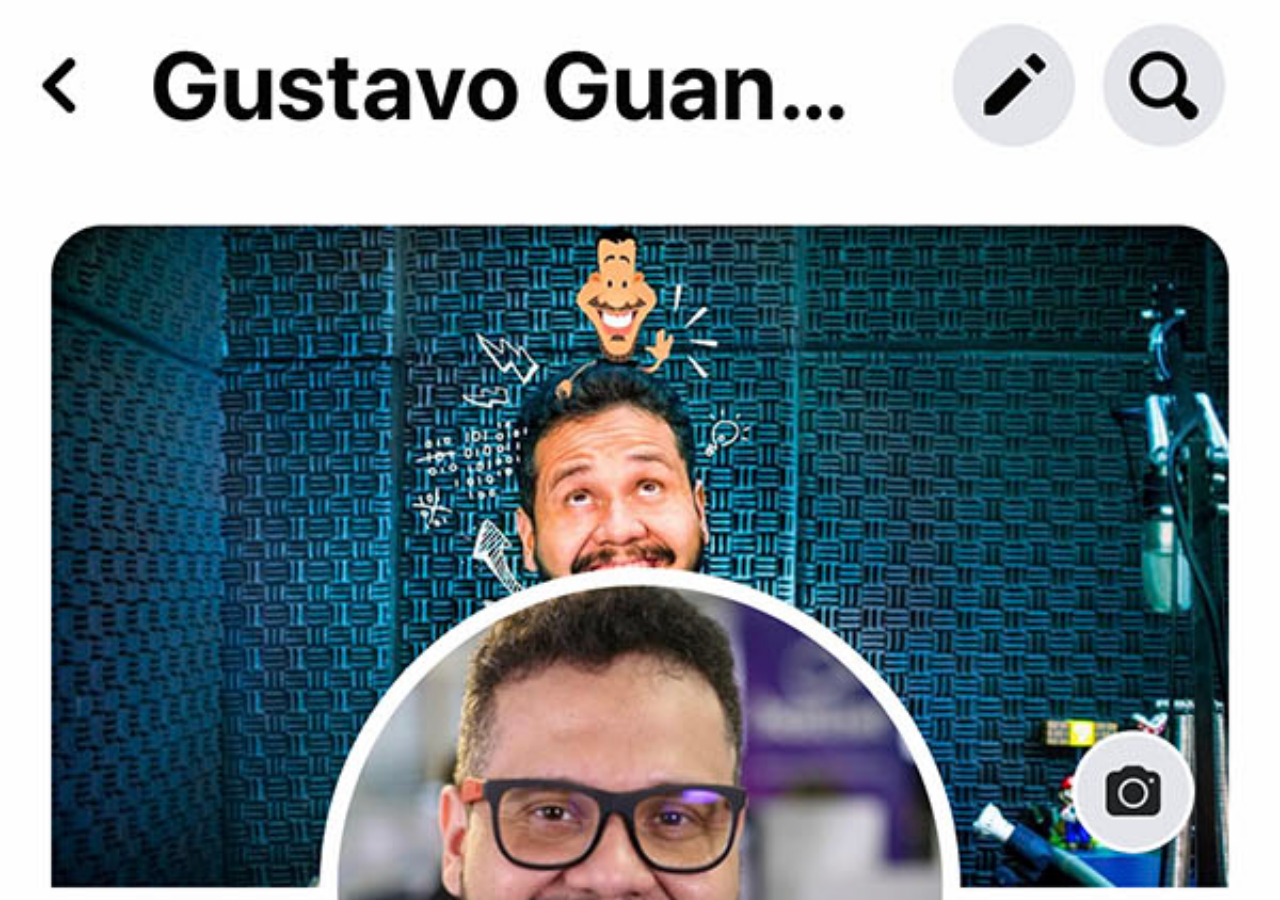
==== paginas/facebook.html @ 2805ab4c "att desafio" ====
<!DOCTYPE html>
<html lang="pt-br">
<head>
    <meta charset="UTF-8">
    <meta http-equiv="X-UA-Compatible" content="IE=edge">
    <meta name="viewport" content="width=device-width, initial-scale=1.0">
    <title>Facebook</title>
    <style>
        *{
            margin: 0px;
            padding: 0px;            
        }

        body {
            background-image: url(../imagens/tela-facebook.jpg);
            background-attachment: fixed;
            background-repeat: no-repeat;
            background-size: cover;
            background-attachment: fixed;

        }

    </style>
</head>
<body>
        <!-- <div class="tela">
            
        </div> -->
</body>
</html>
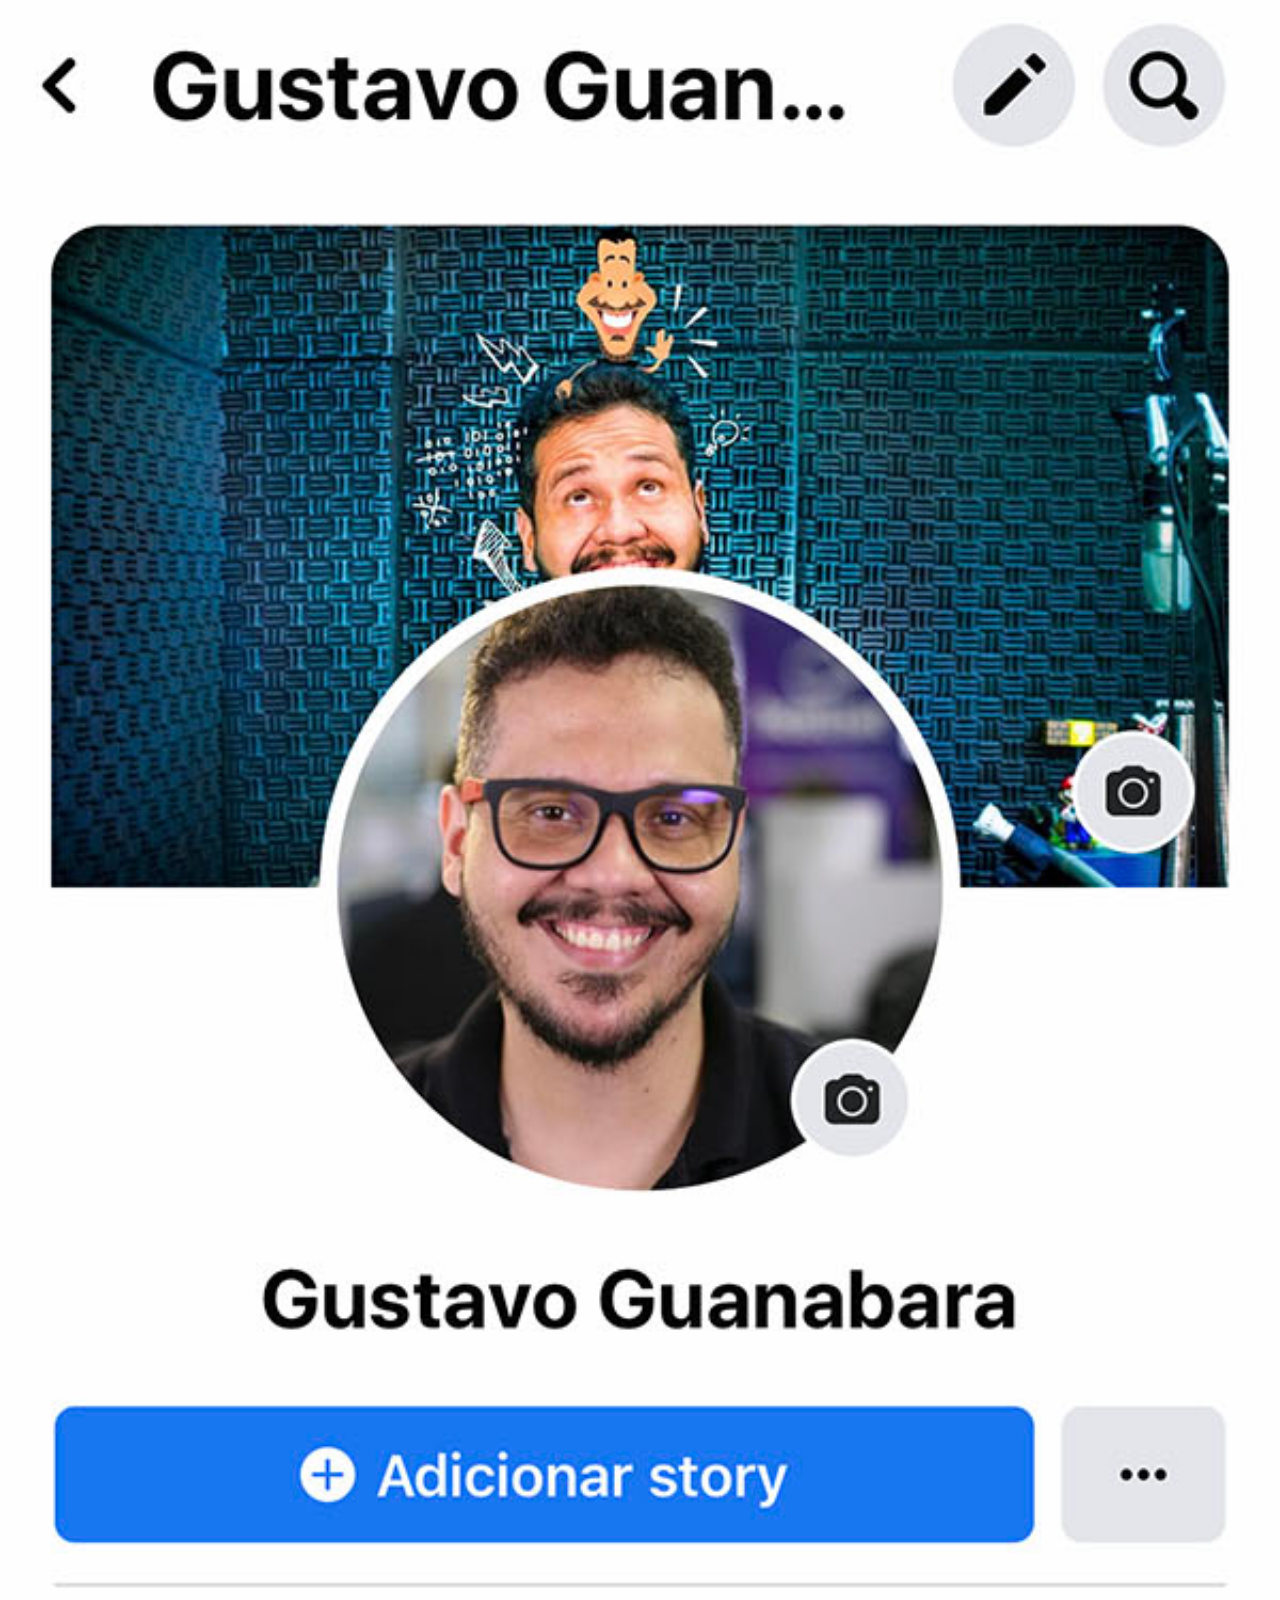
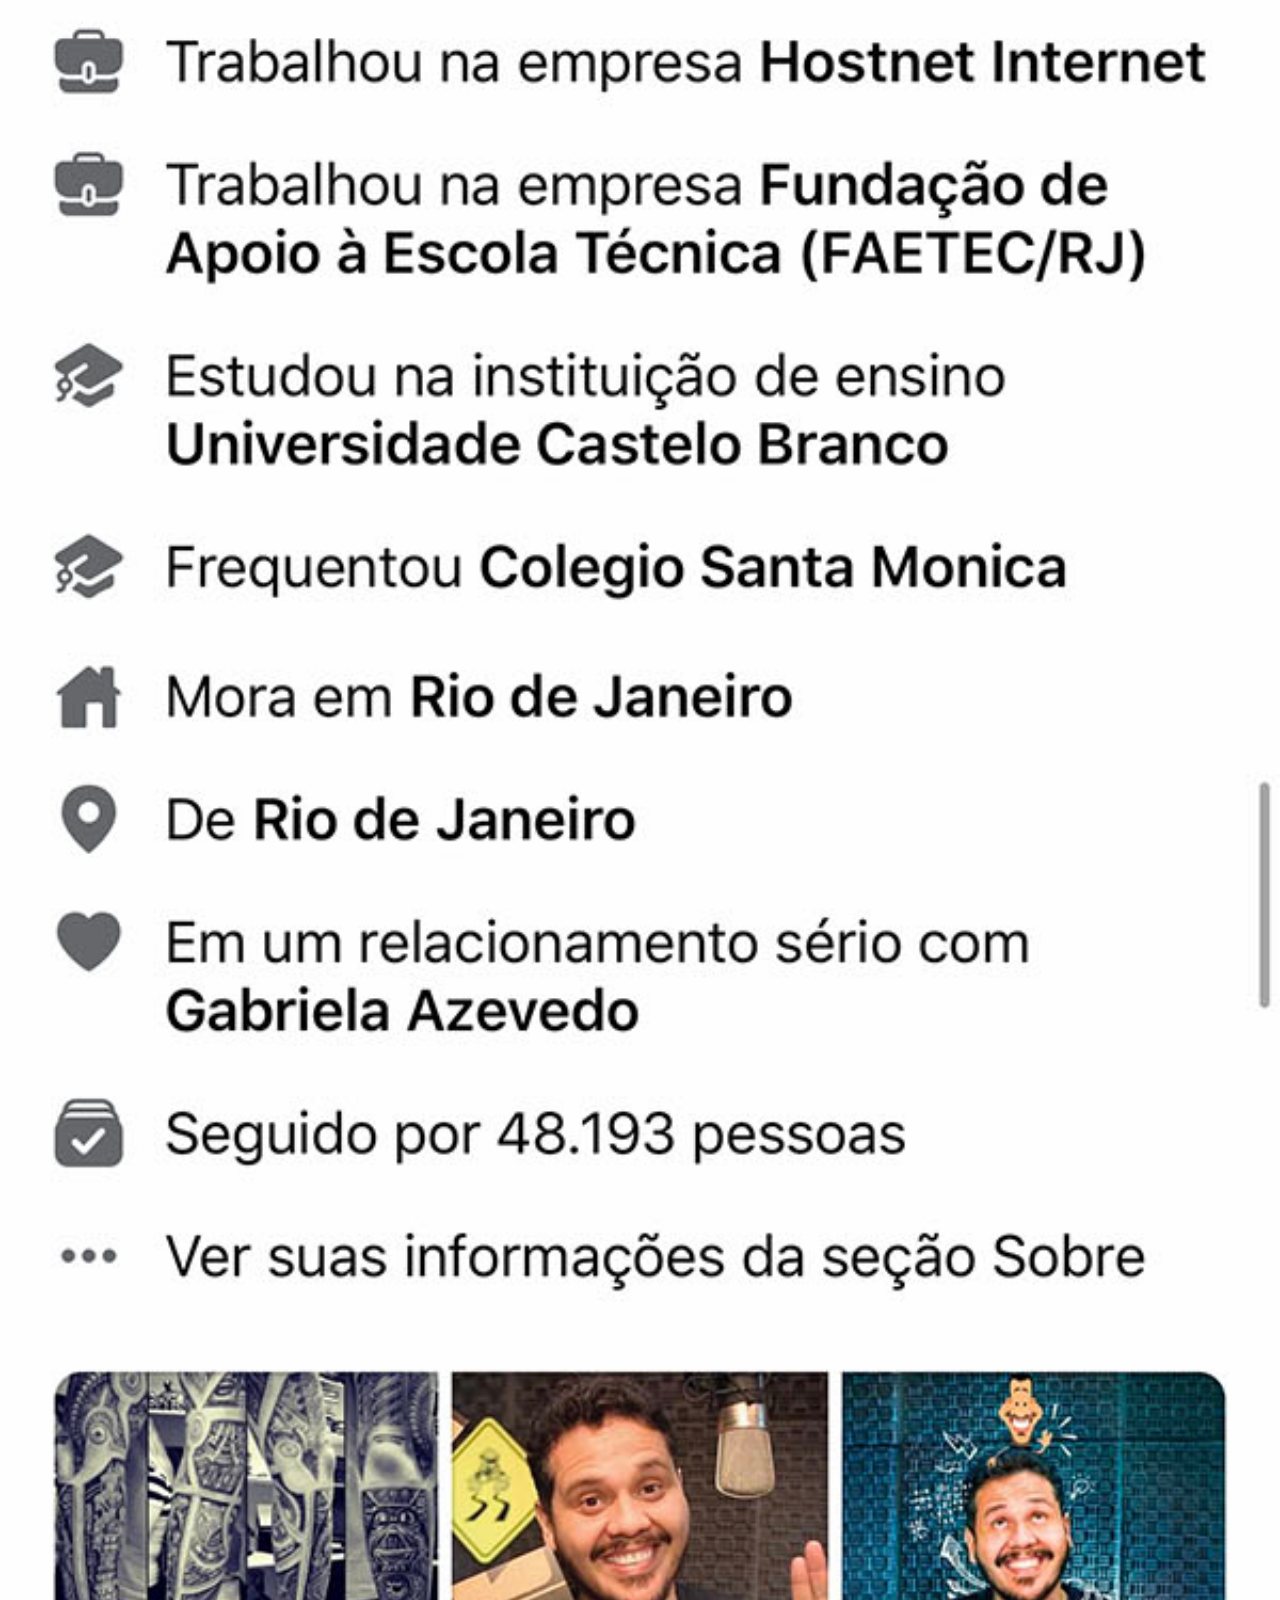
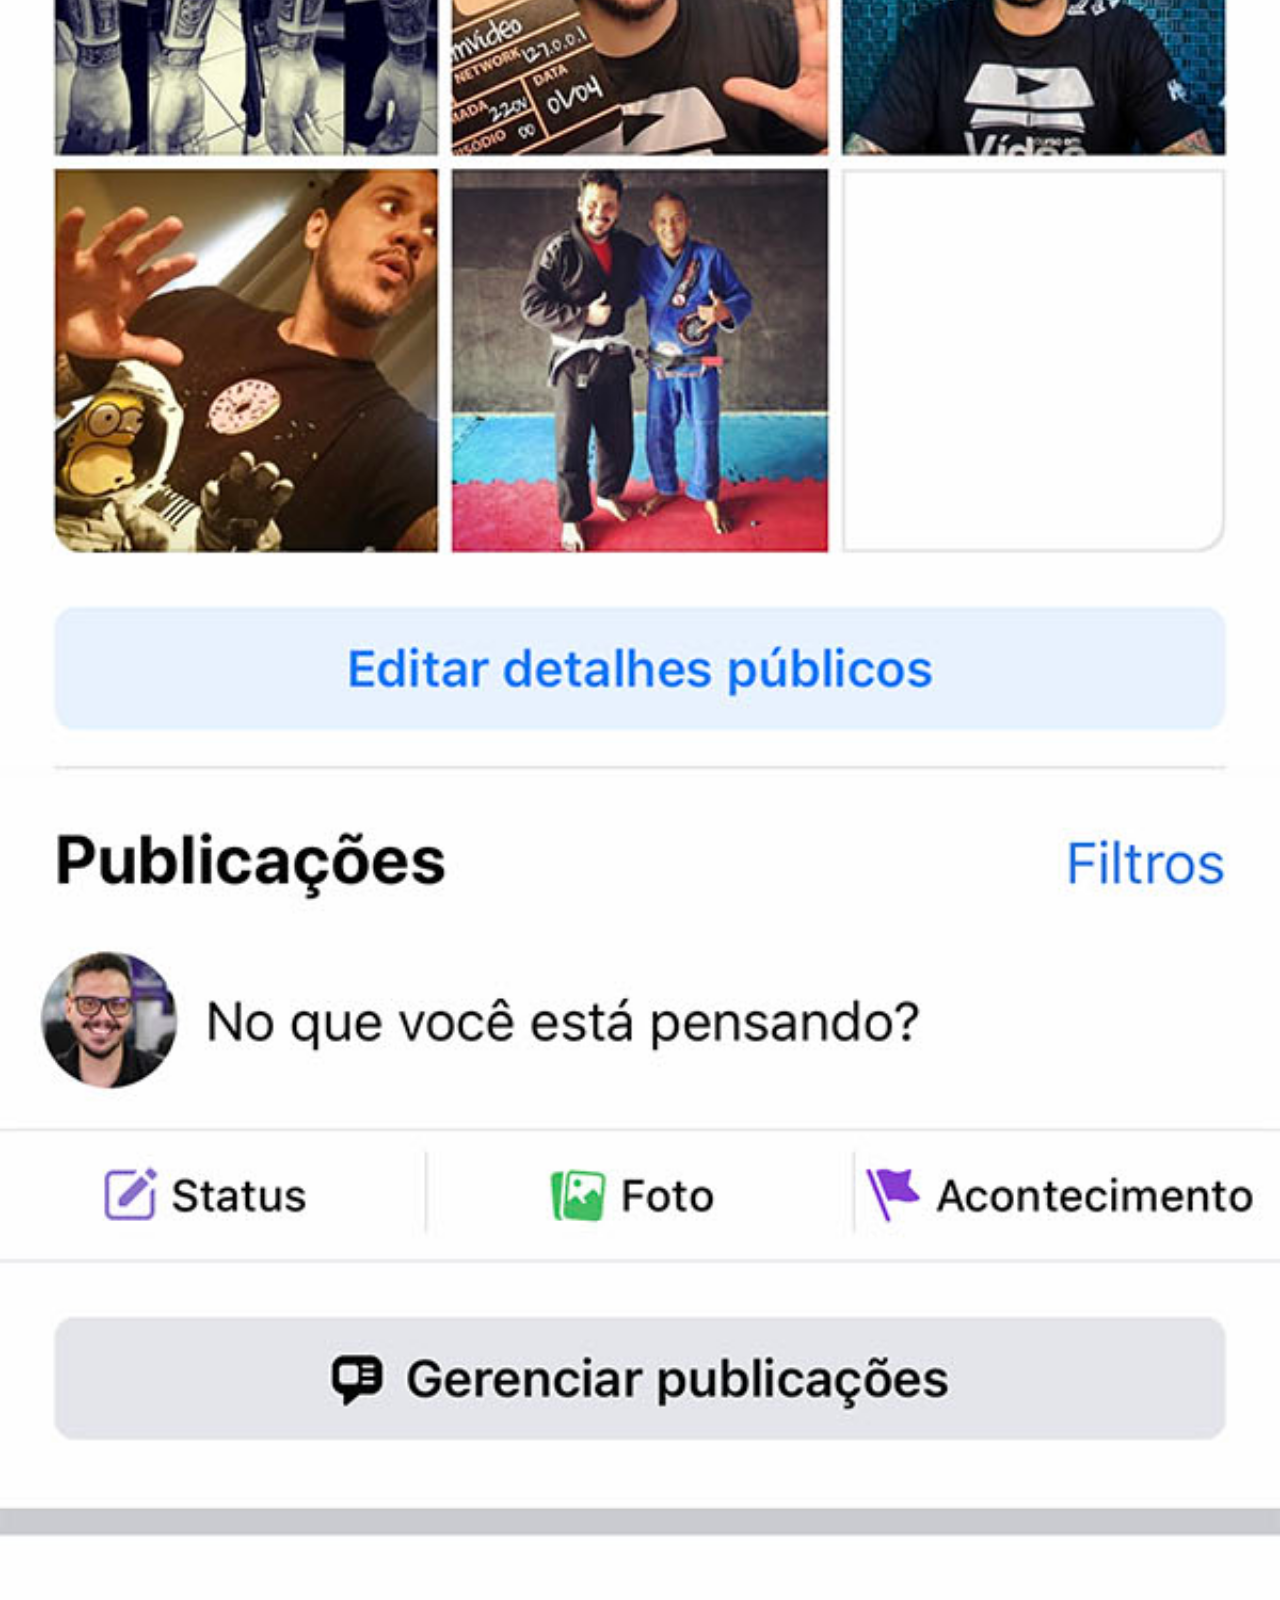
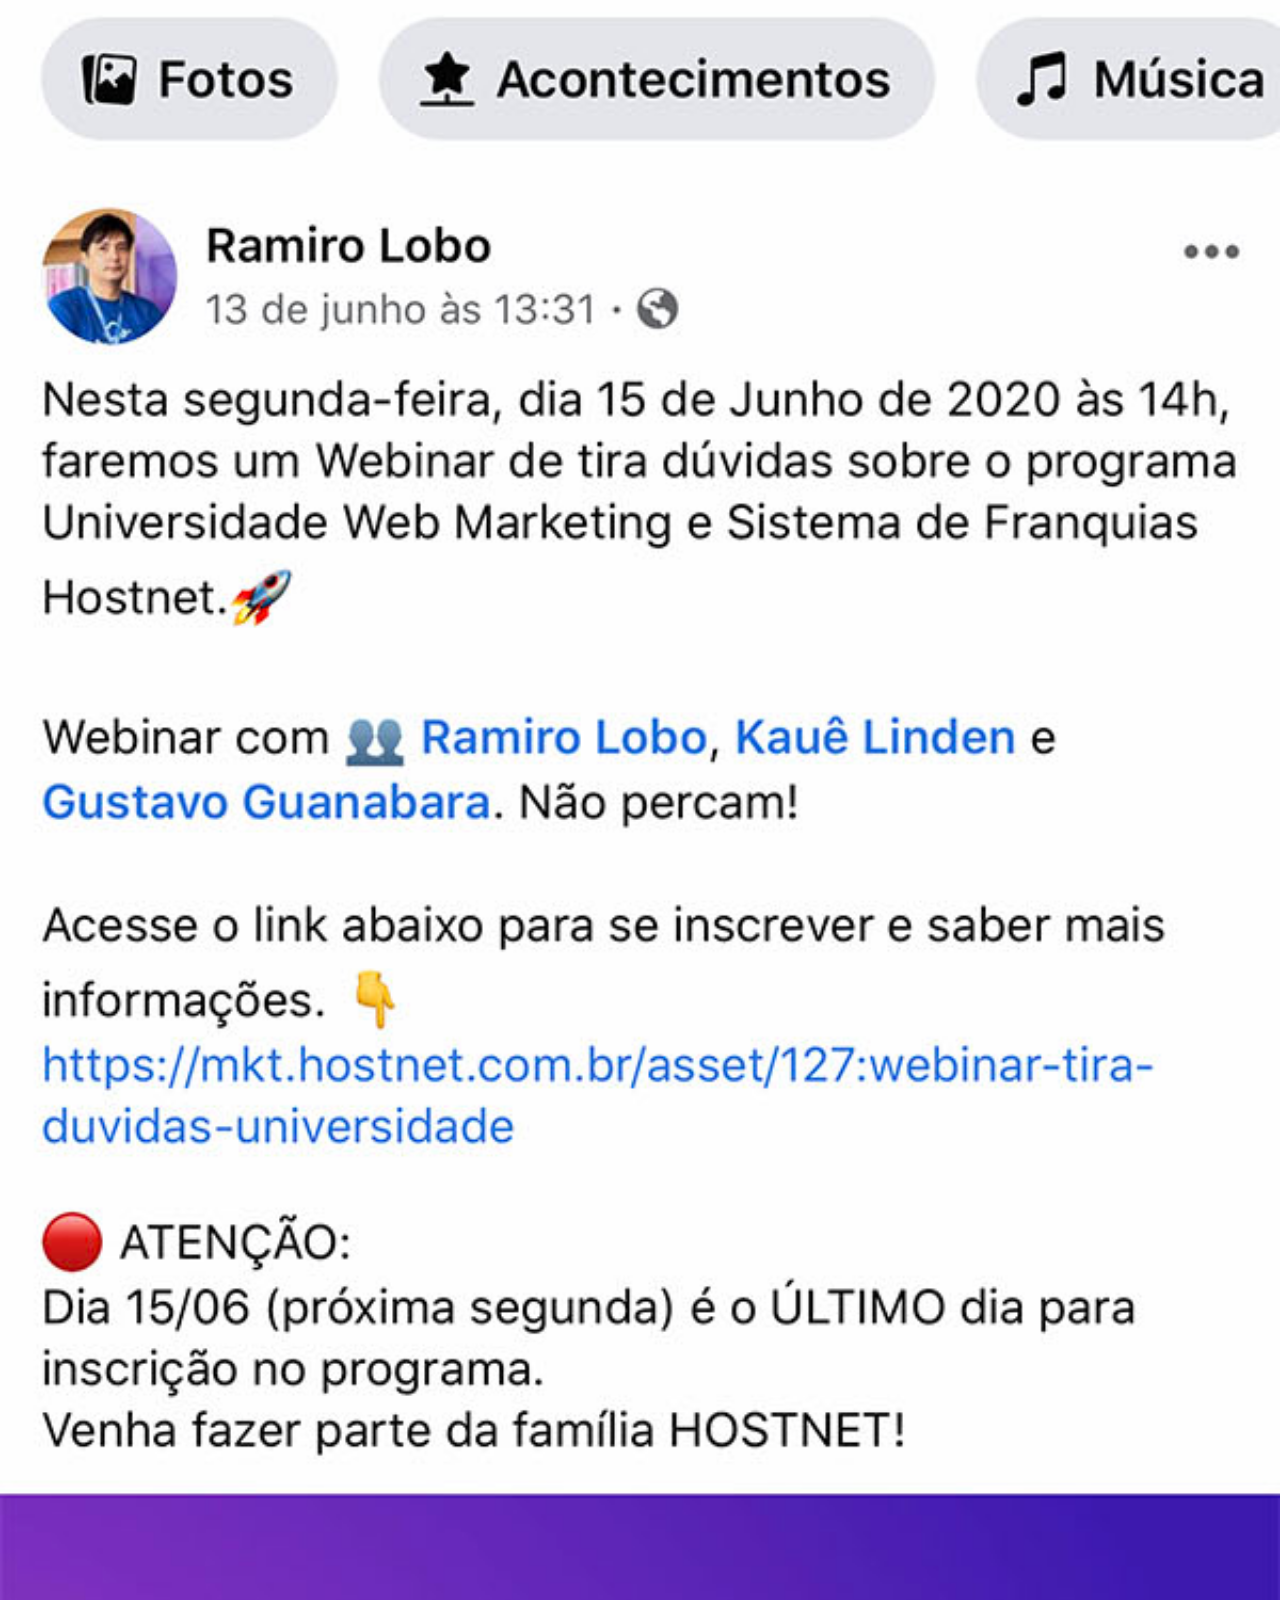
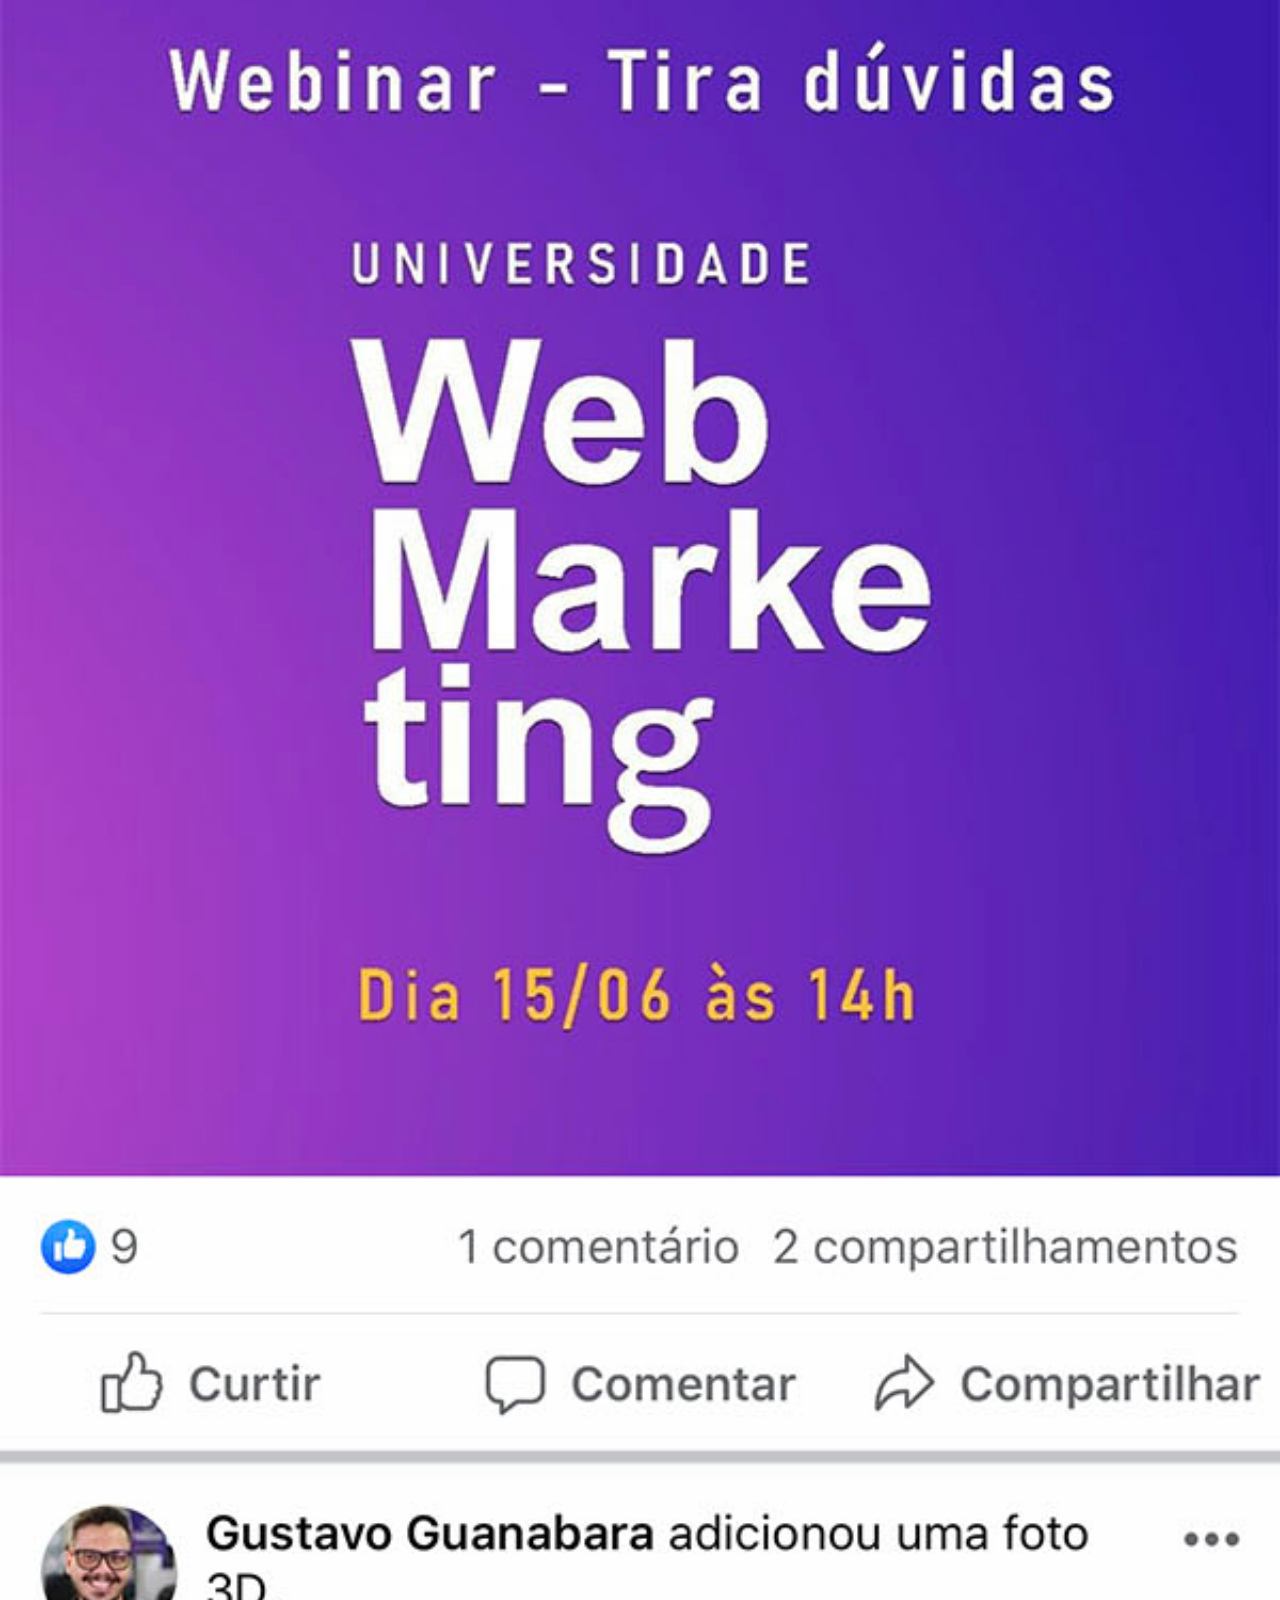
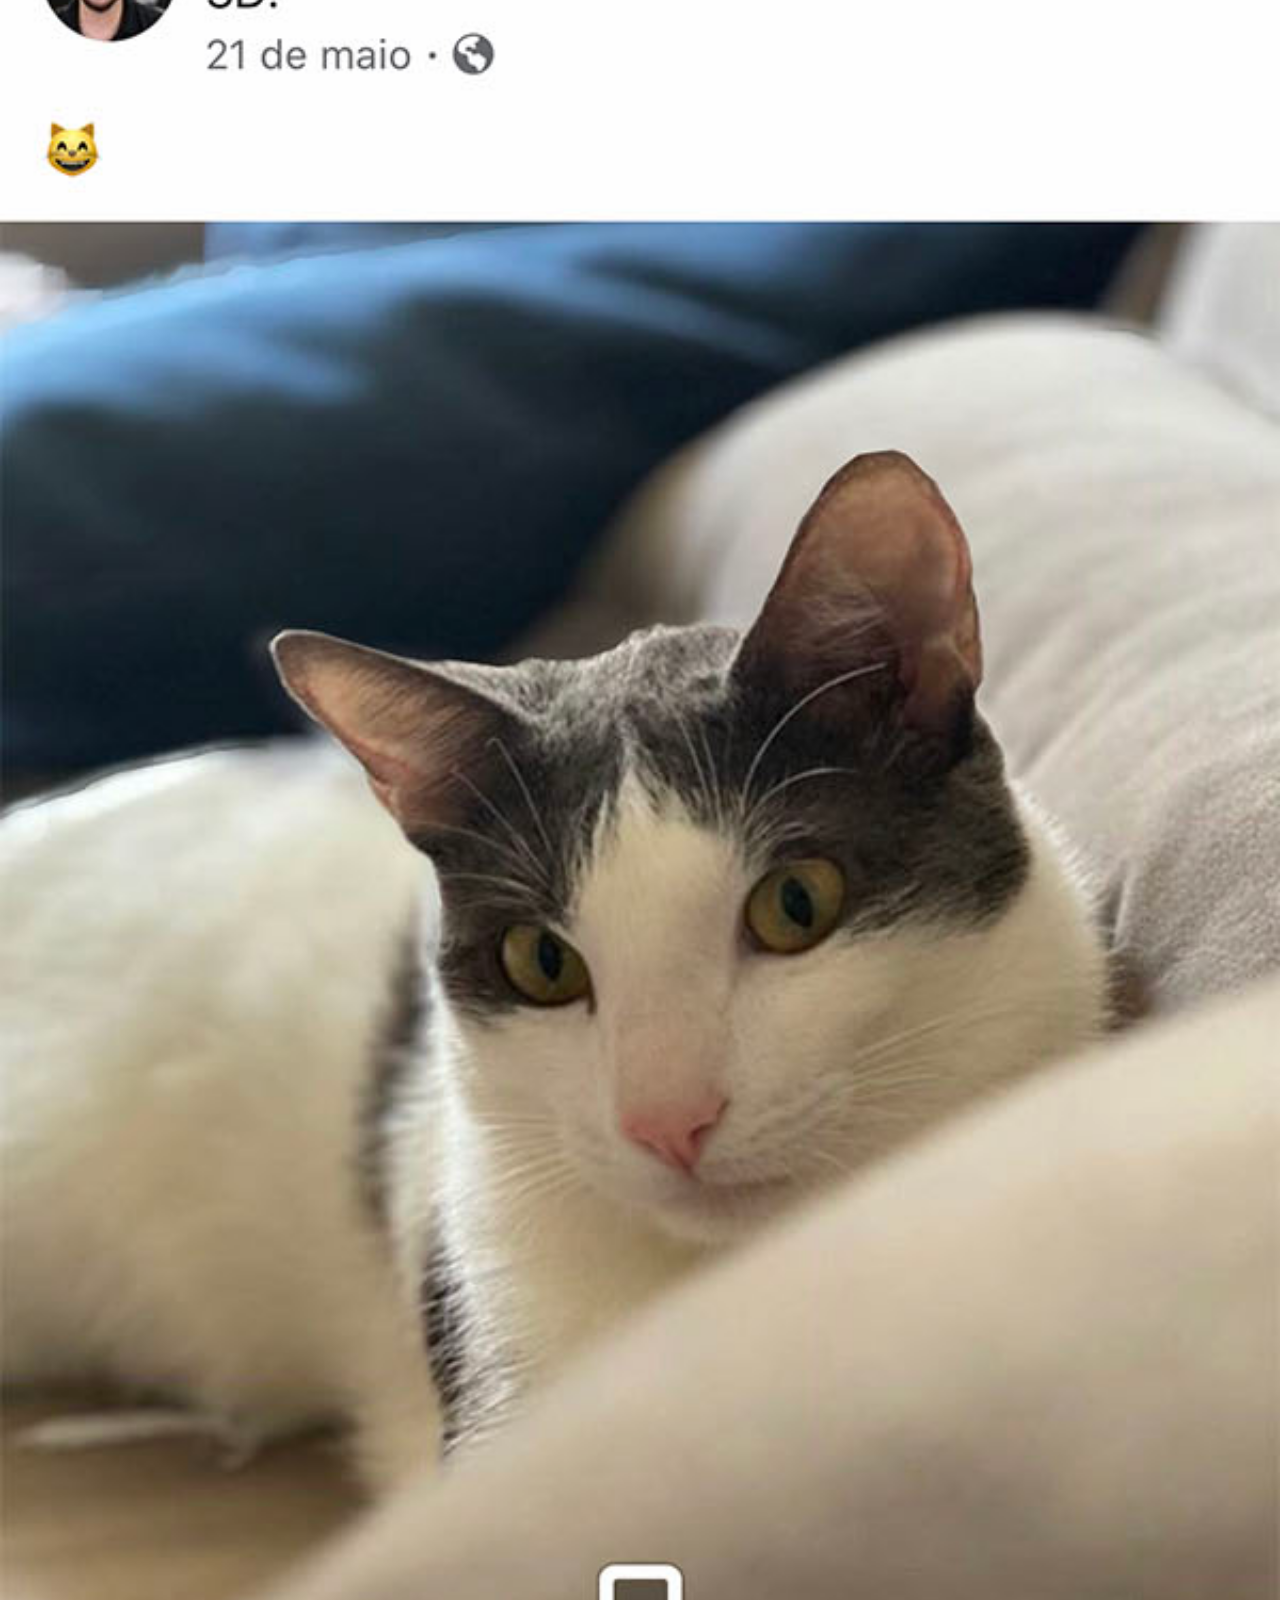
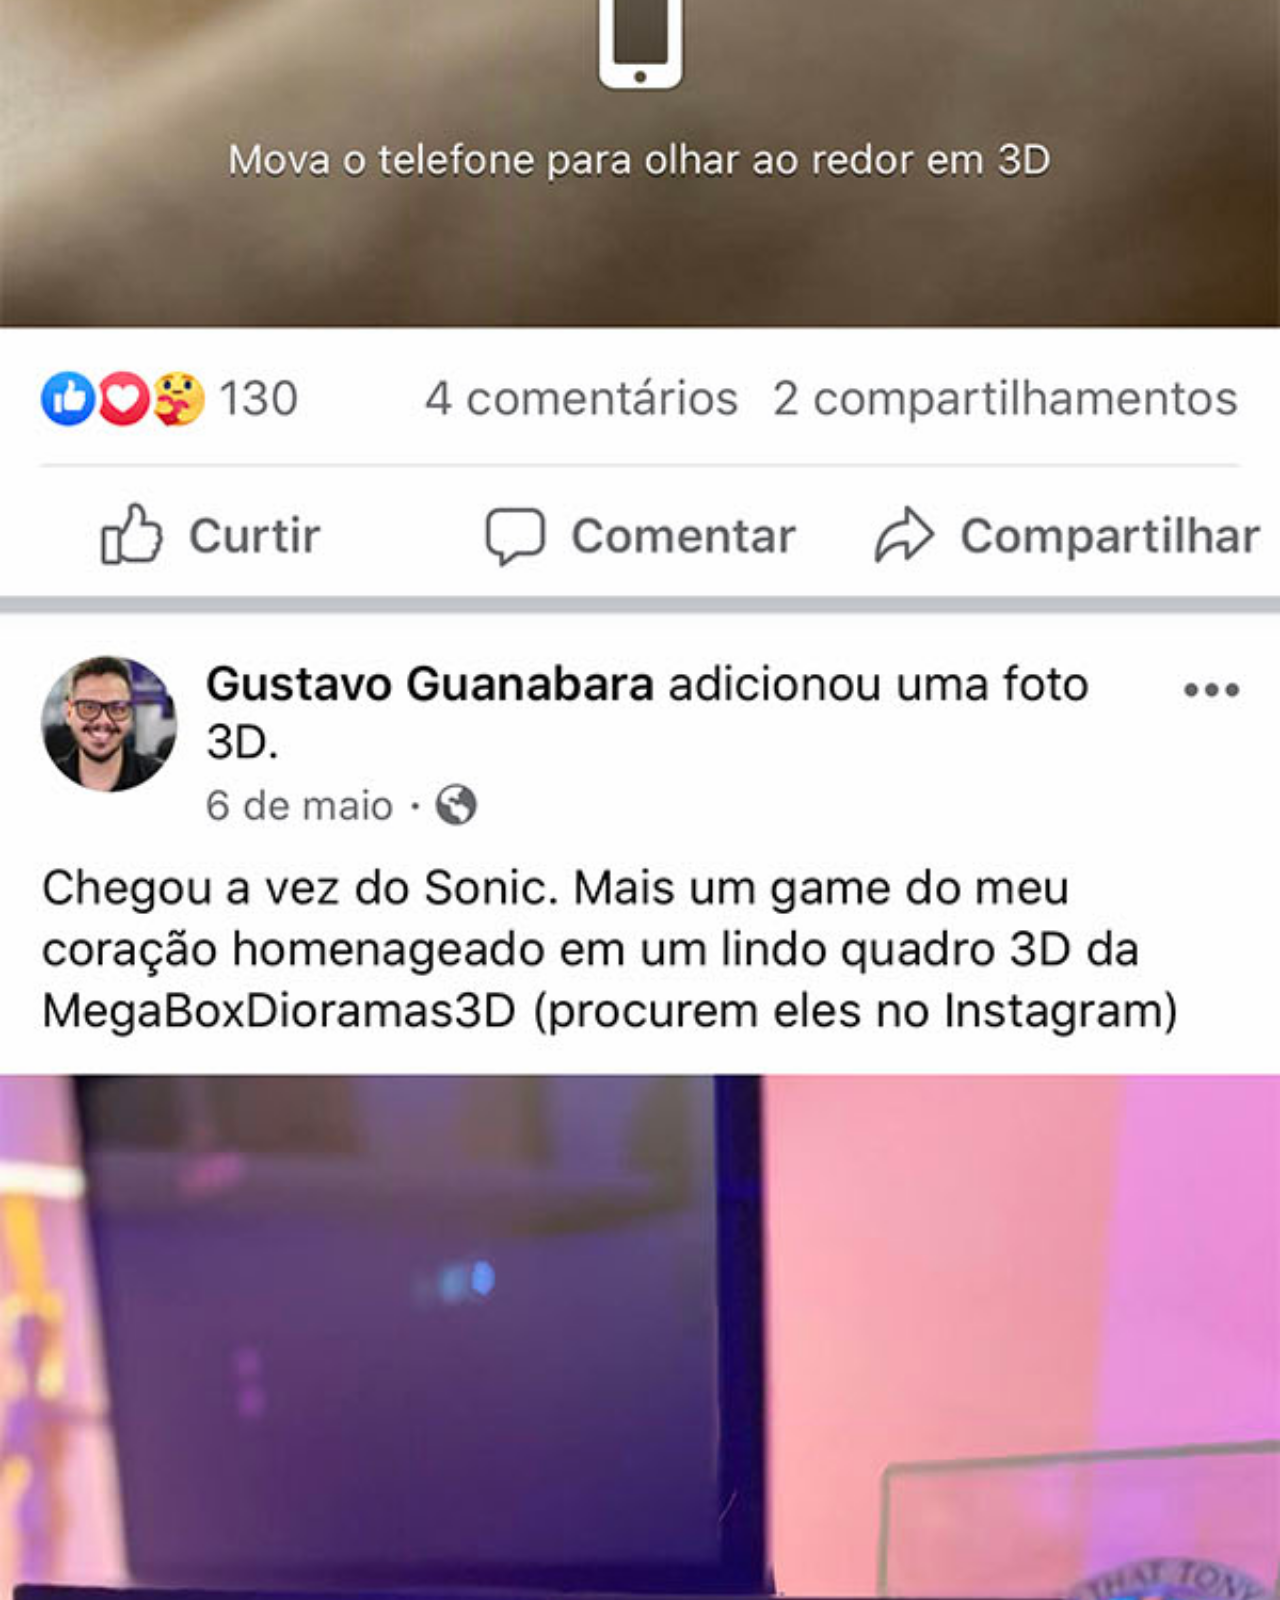
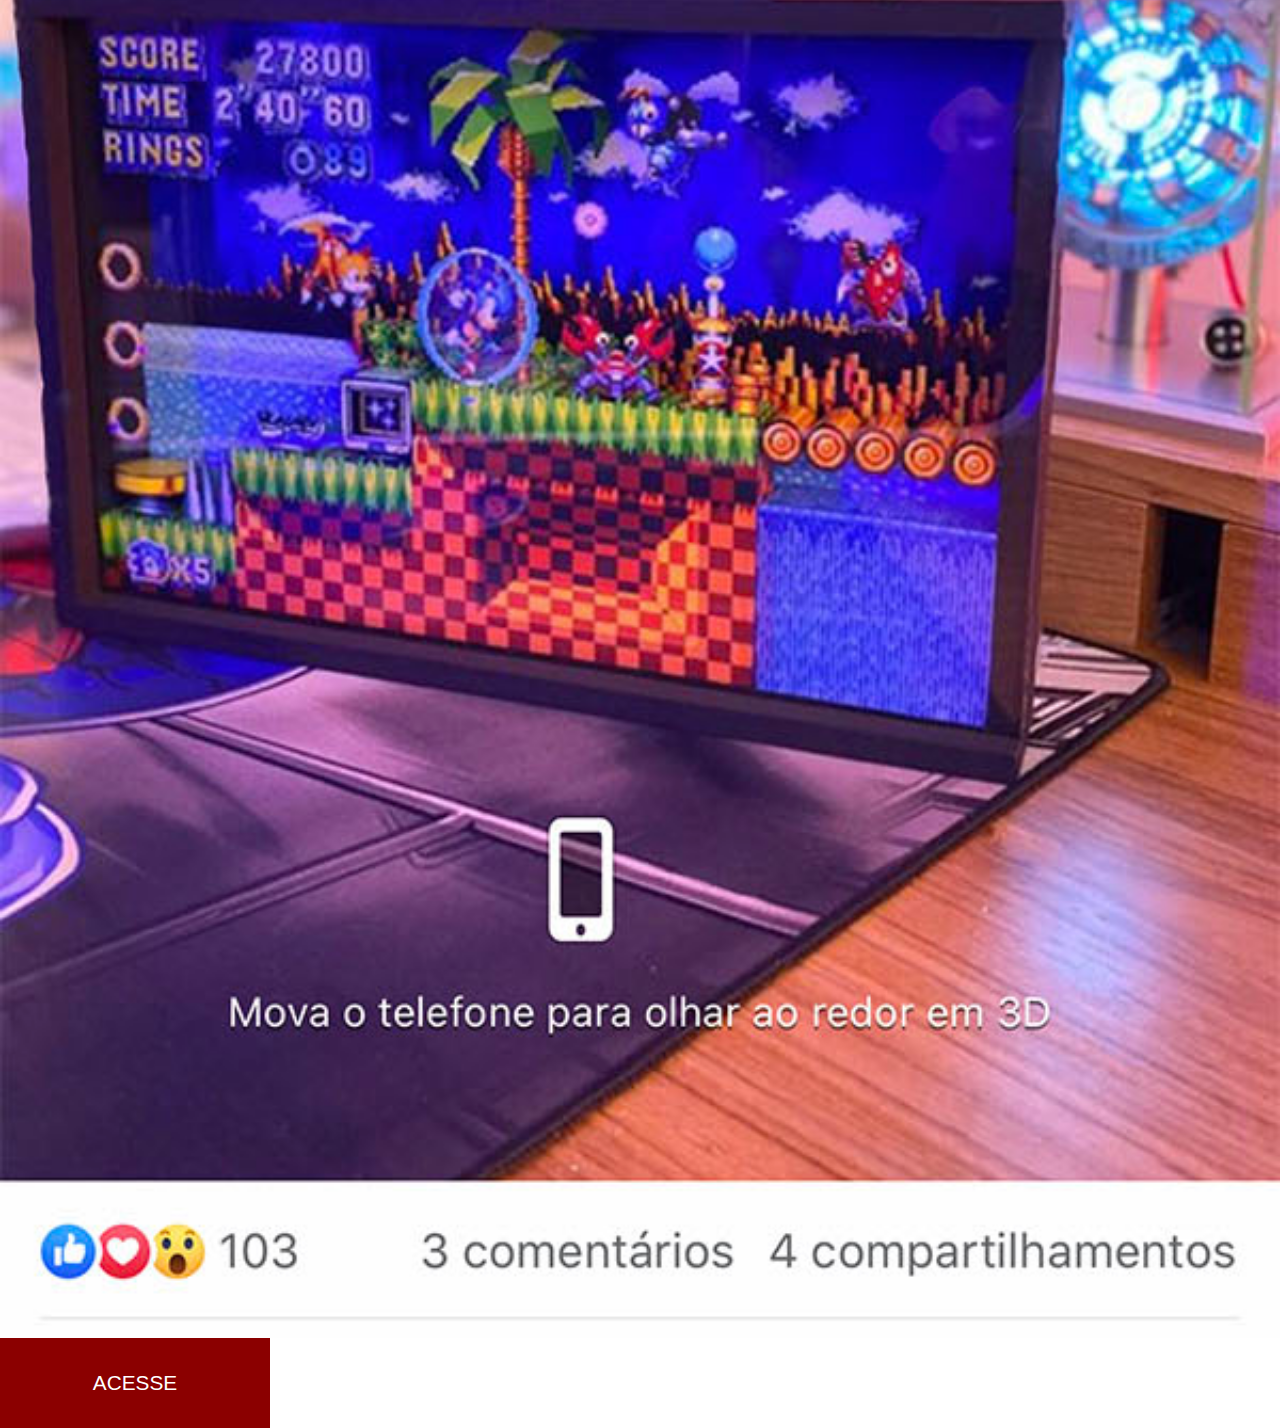
==== commit 39ce4a0a: "update do projeto redes sociais" ====
--- a/paginas/facebook.html
+++ b/paginas/facebook.html
@@ -4,7 +4,7 @@
     <meta charset="UTF-8">
     <meta http-equiv="X-UA-Compatible" content="IE=edge">
     <meta name="viewport" content="width=device-width, initial-scale=1.0">
-    <title>Facebook</title>
+    <title>Tikbook</title>
     <style>
         *{
             margin: 0px;
@@ -12,19 +12,41 @@
         }
 
         body {
-            background-image: url(../imagens/tela-facebook.jpg);
-            background-attachment: fixed;
-            background-repeat: no-repeat;
-            background-size: cover;
-            background-attachment: fixed;
+            font-family: Arial, Helvetica, sans-serif;
+        }
 
+        img {
+            width: 100%;
+            height: auto;       
+        }
+
+        div.link {
+            display: flex;
+            background-color: darkred;
+            height: 90px;
+            width: 270px;                       
+            color: white;
+            font-size: 1.3em;
+            align-items: center;
+            justify-content: center;
+            margin-top: -4px;
+        }
+
+        a {
+            text-decoration: none;
+            
+        }
+
+        div.link:hover {
+            background-color: red;
         }
 
     </style>
 </head>
 <body>
-        <!-- <div class="tela">
-            
-        </div> -->
+    <div>
+        <img src="../imagens/tela-facebook.jpg" alt="">
+    </div>
+    <a href="https://www.tiktok.com/@cursoemvideo" target="_blank"><div class="link">ACESSE</div></a>    
 </body>
 </html>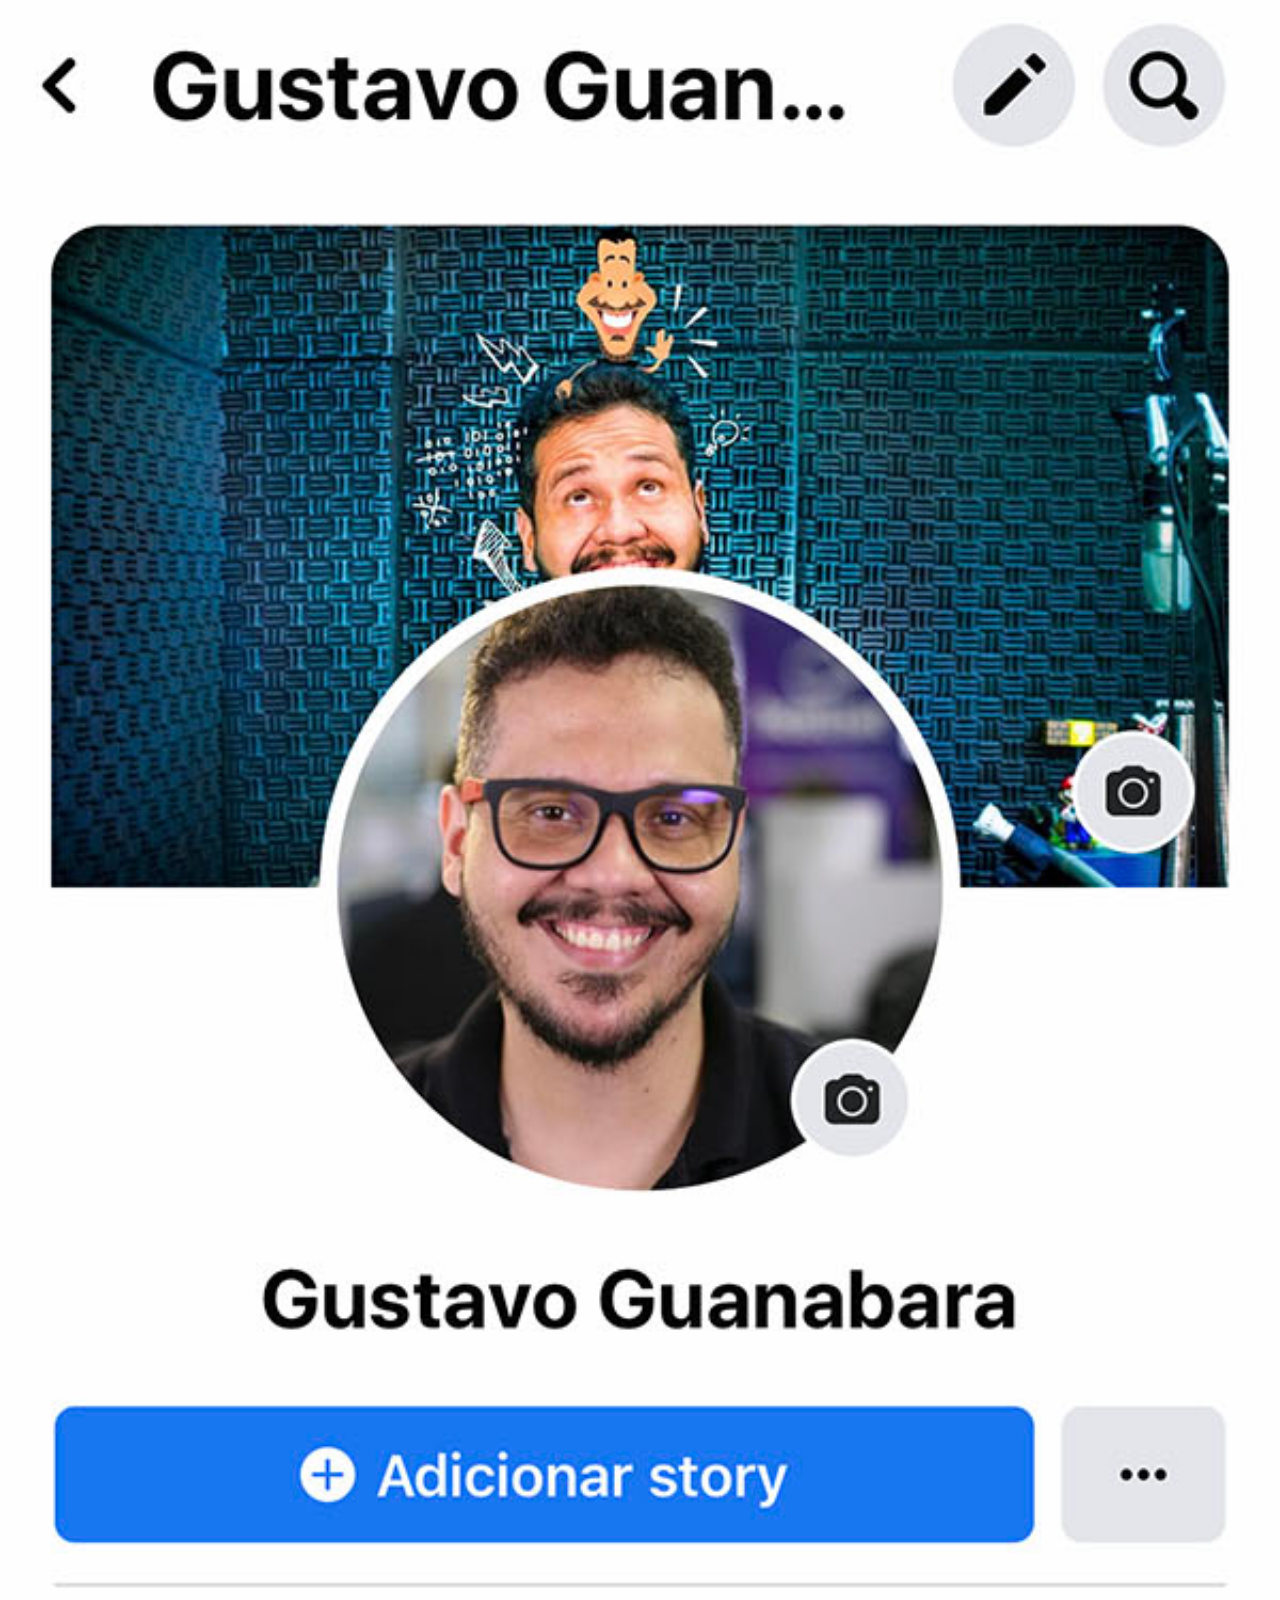
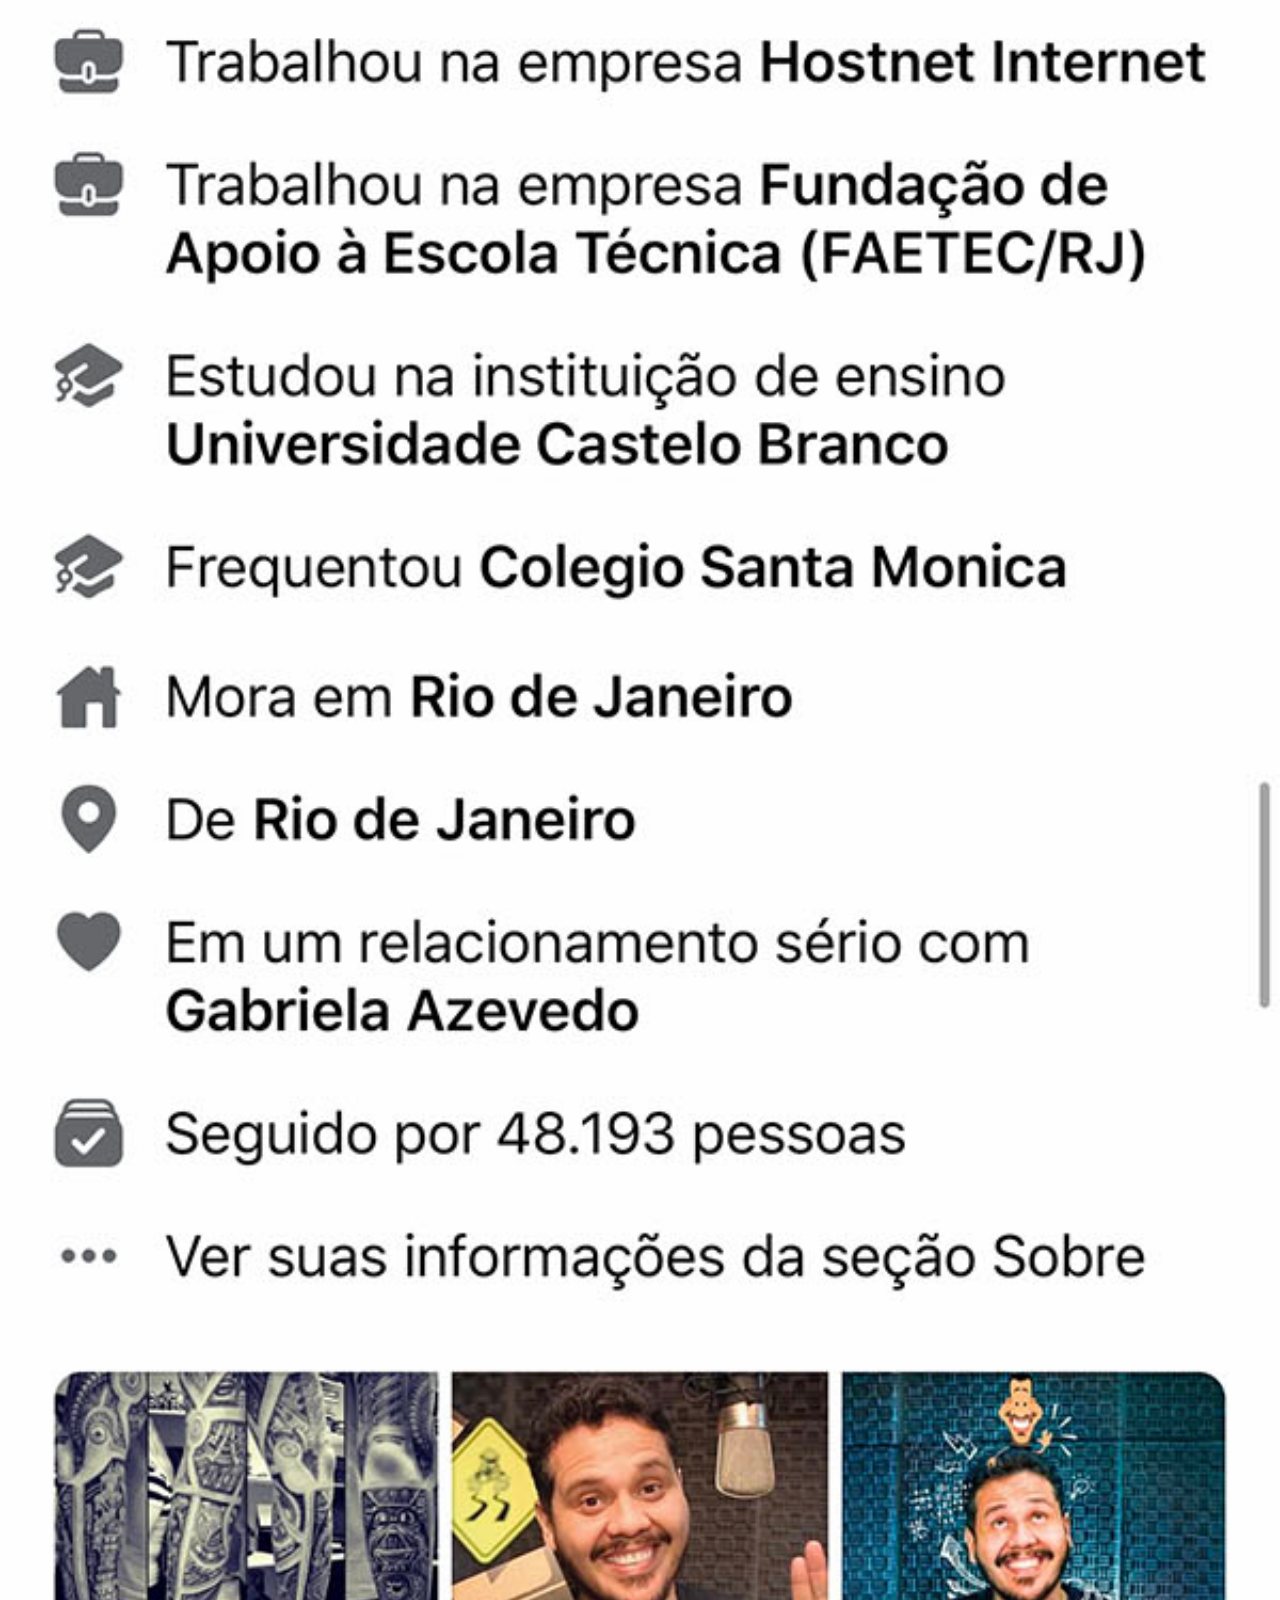
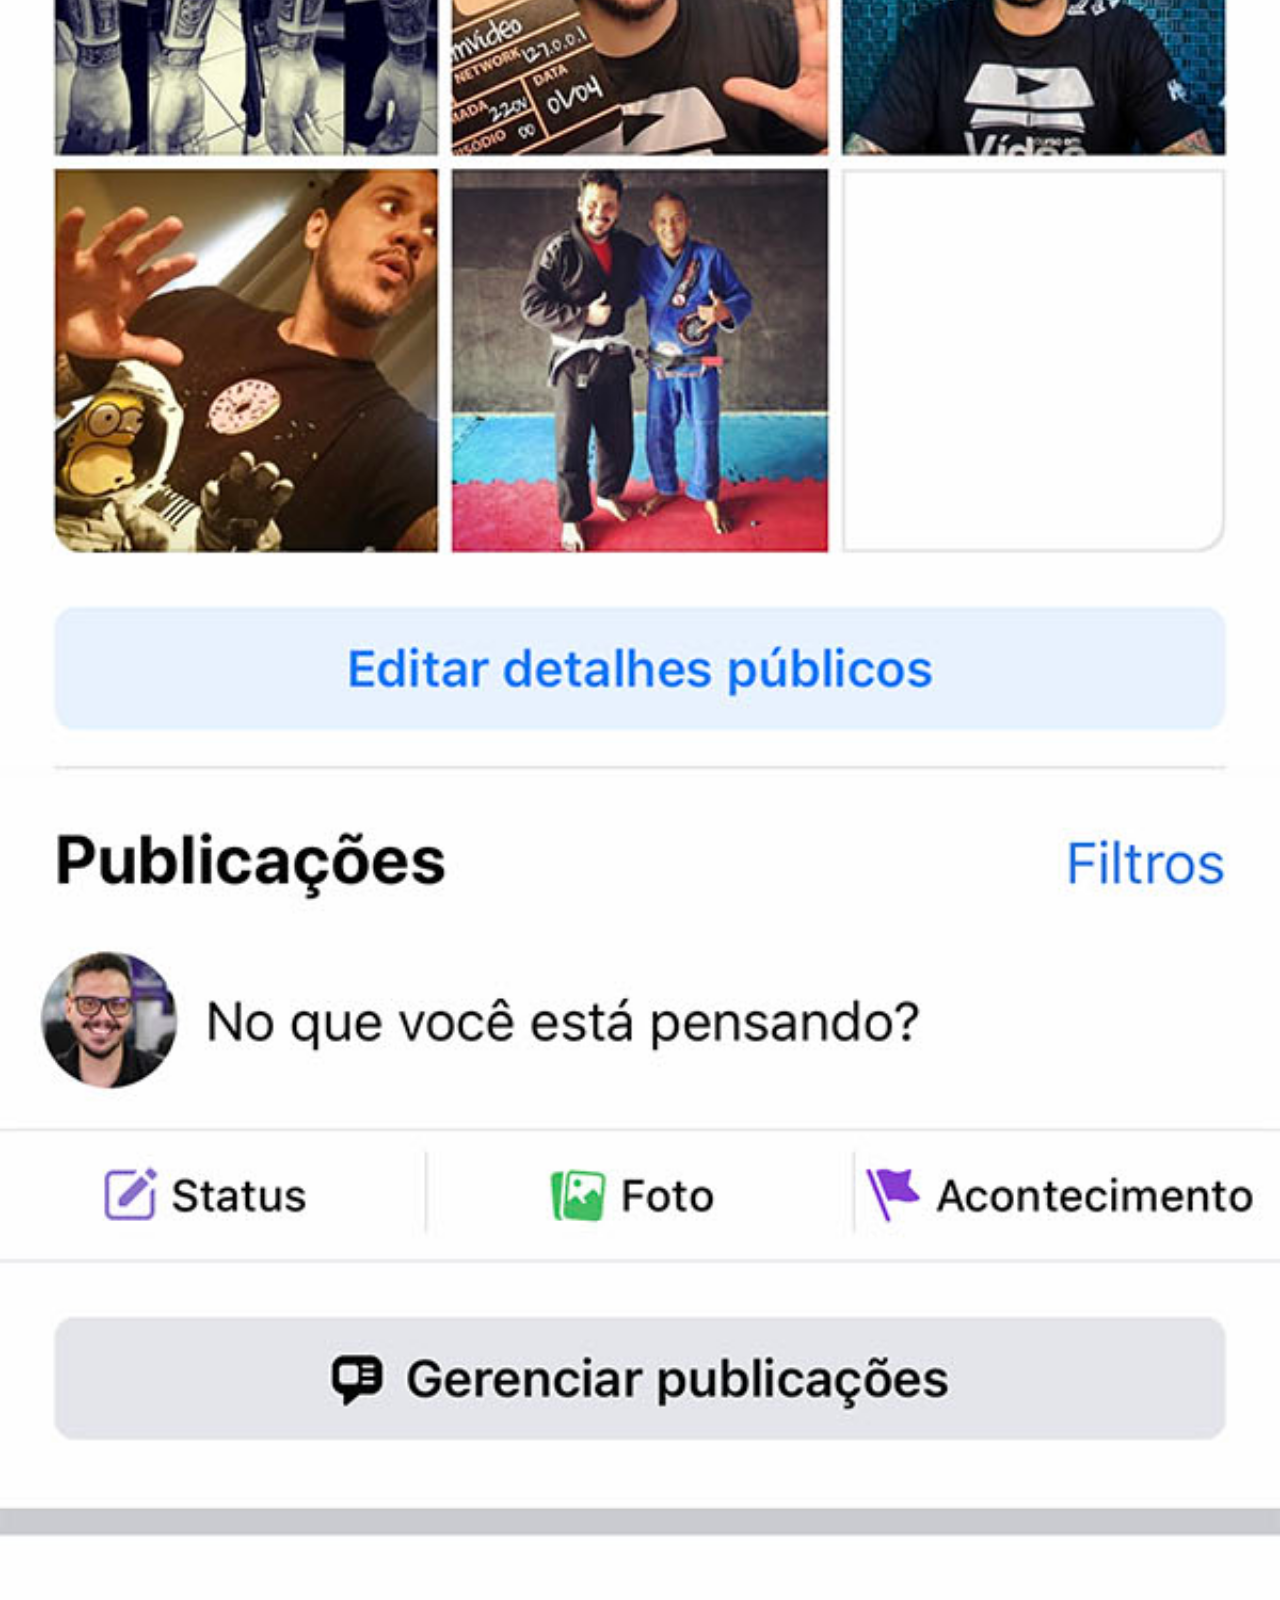
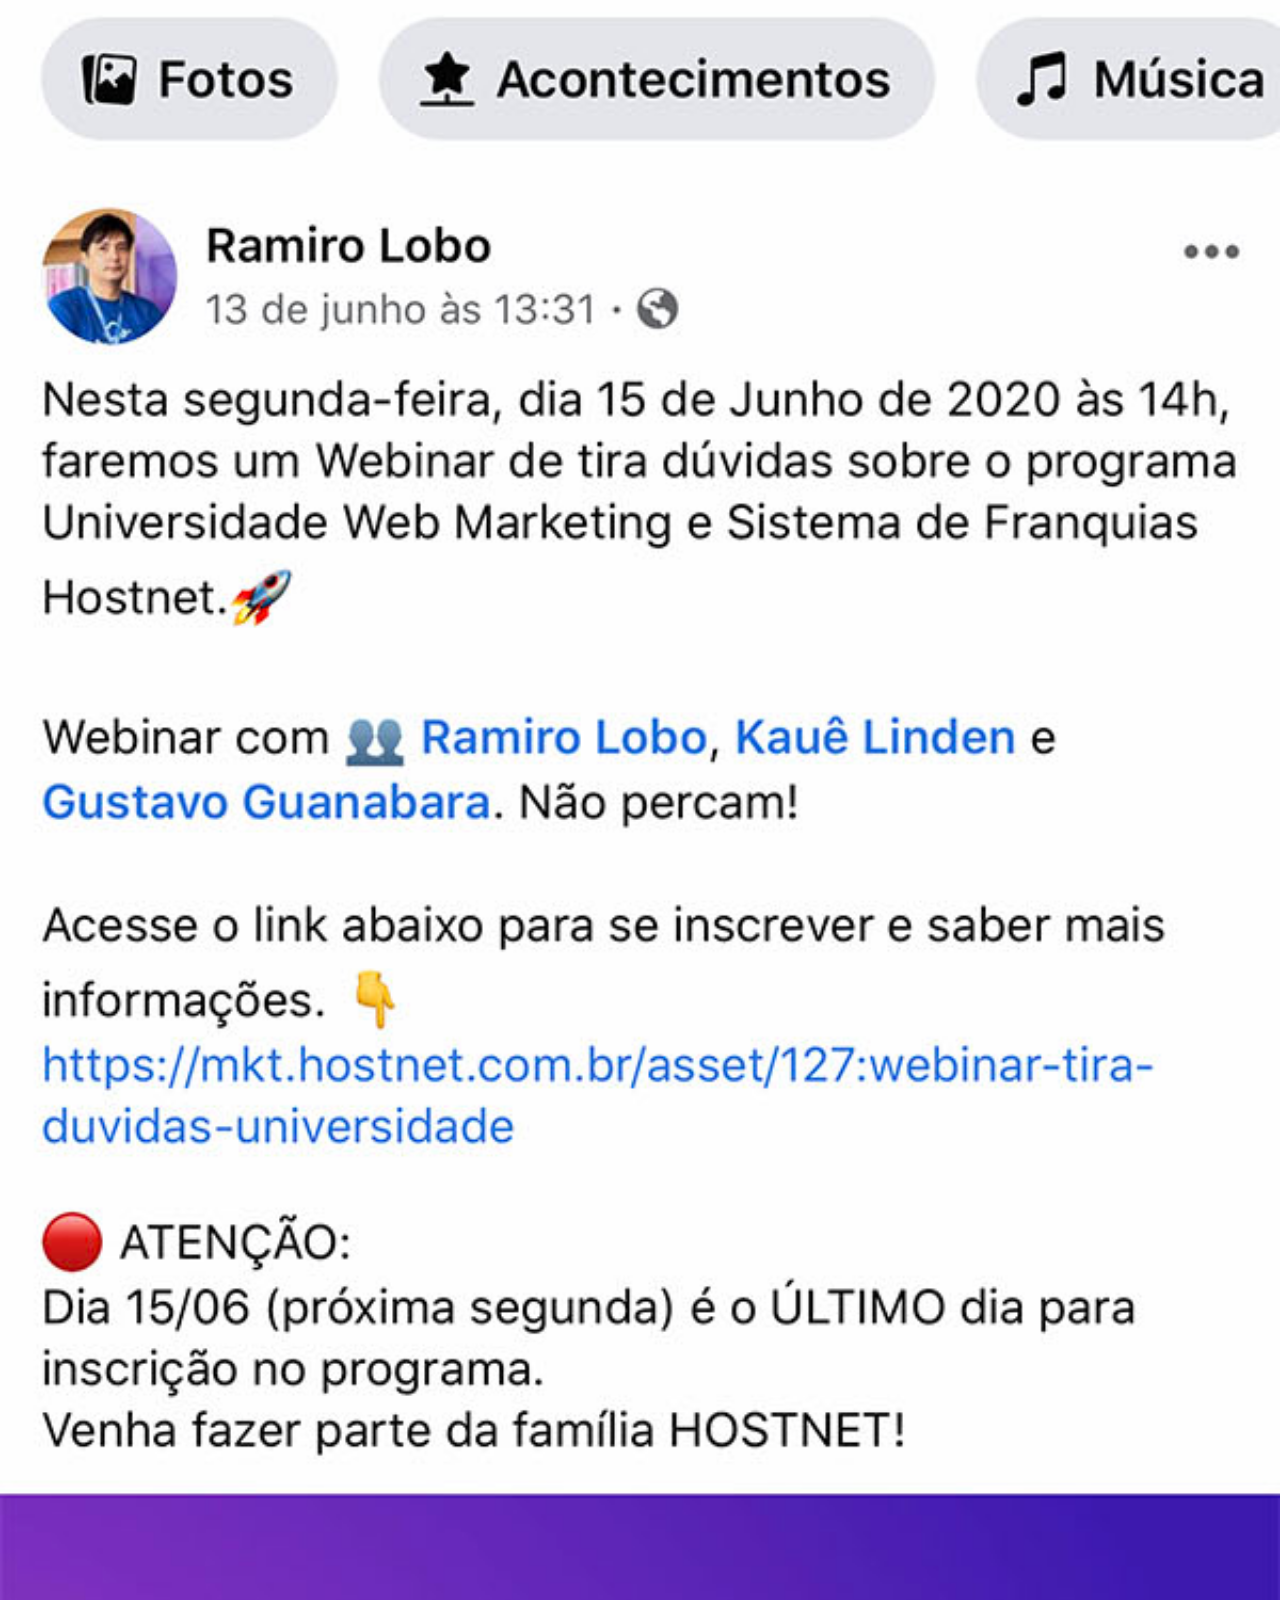
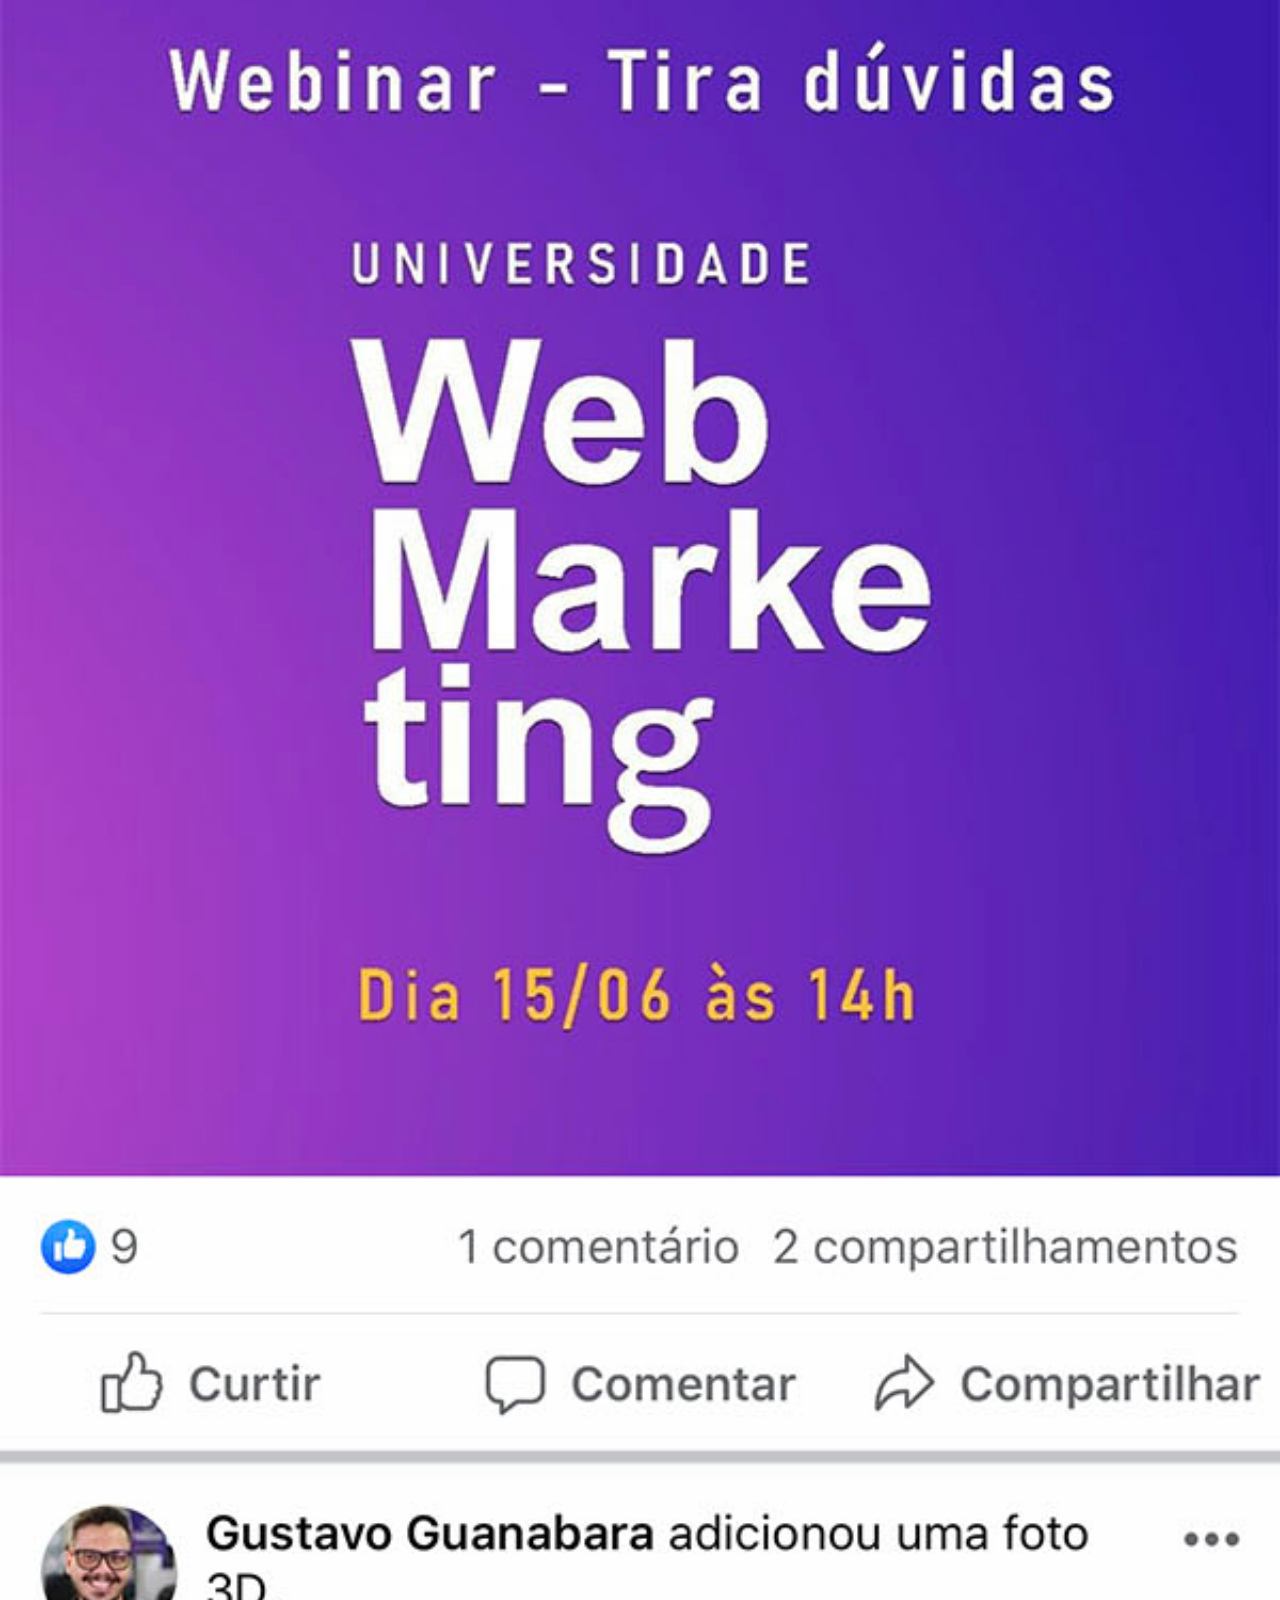
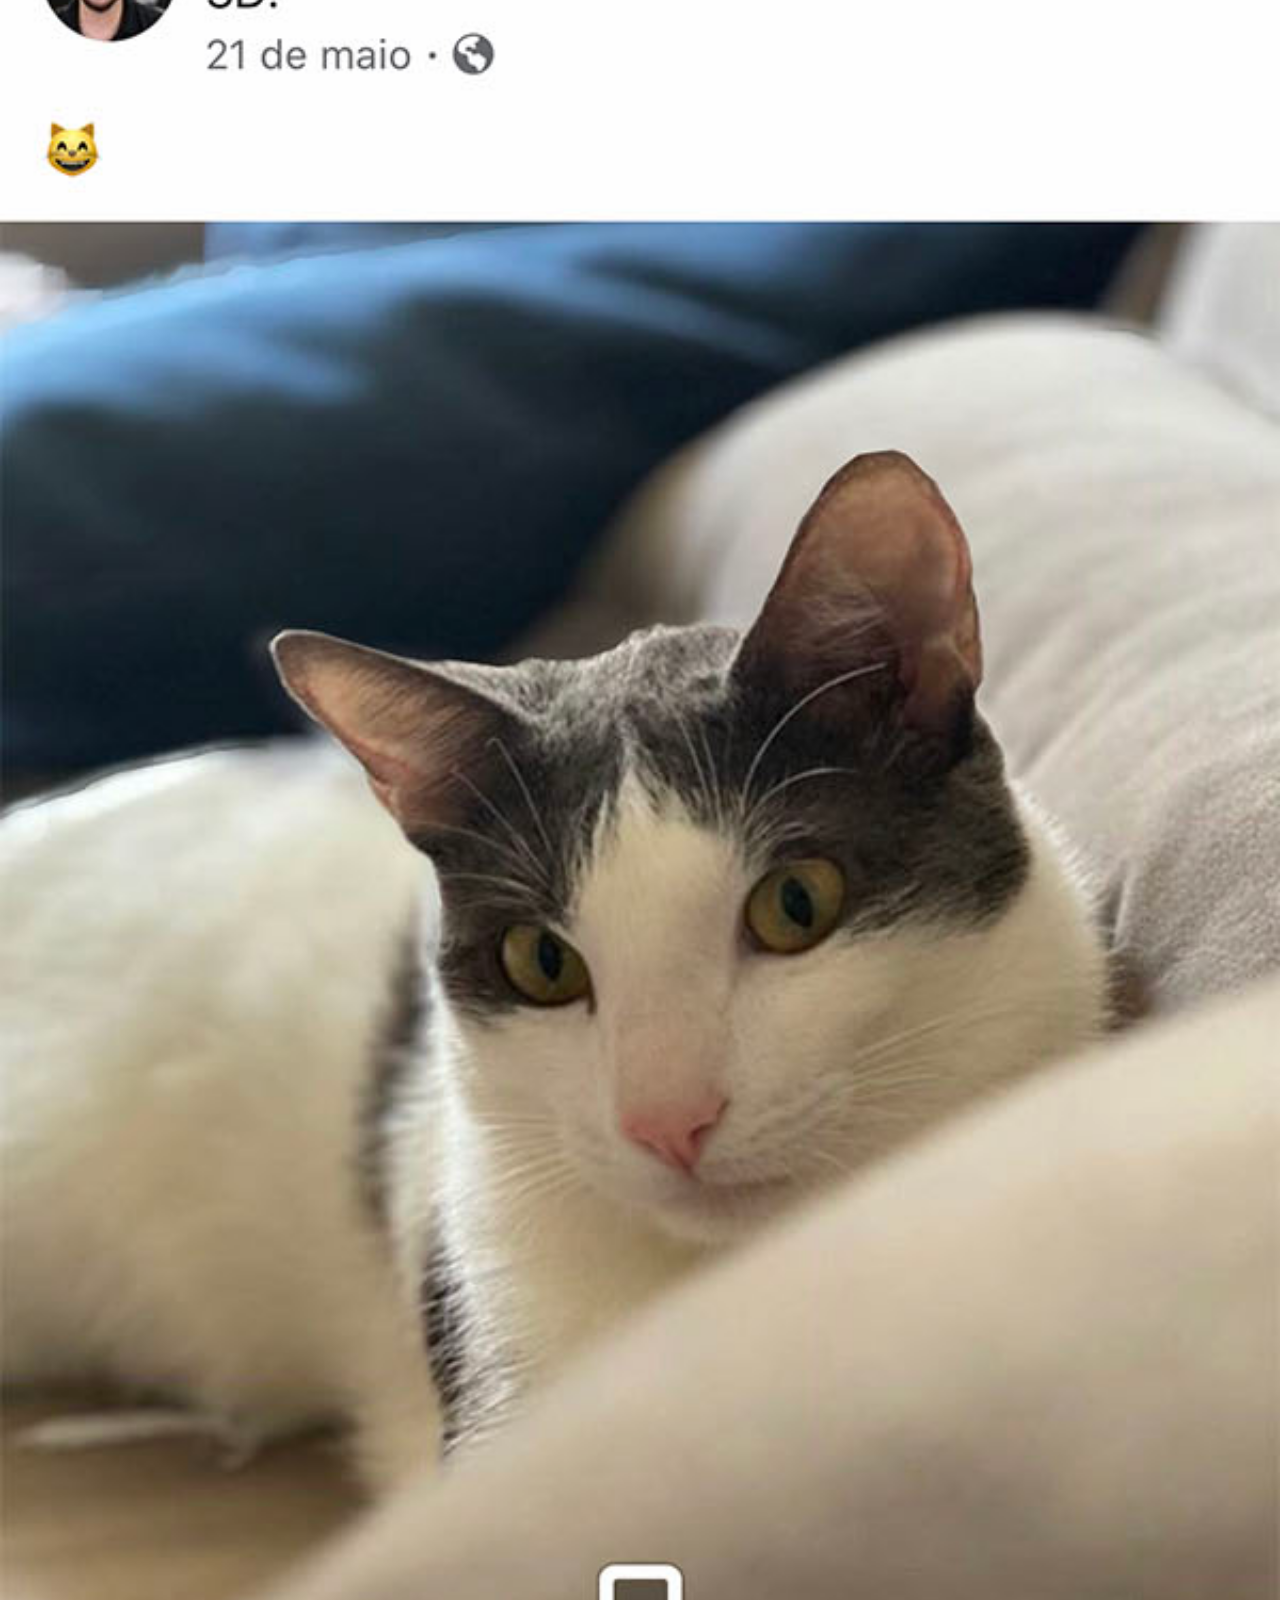
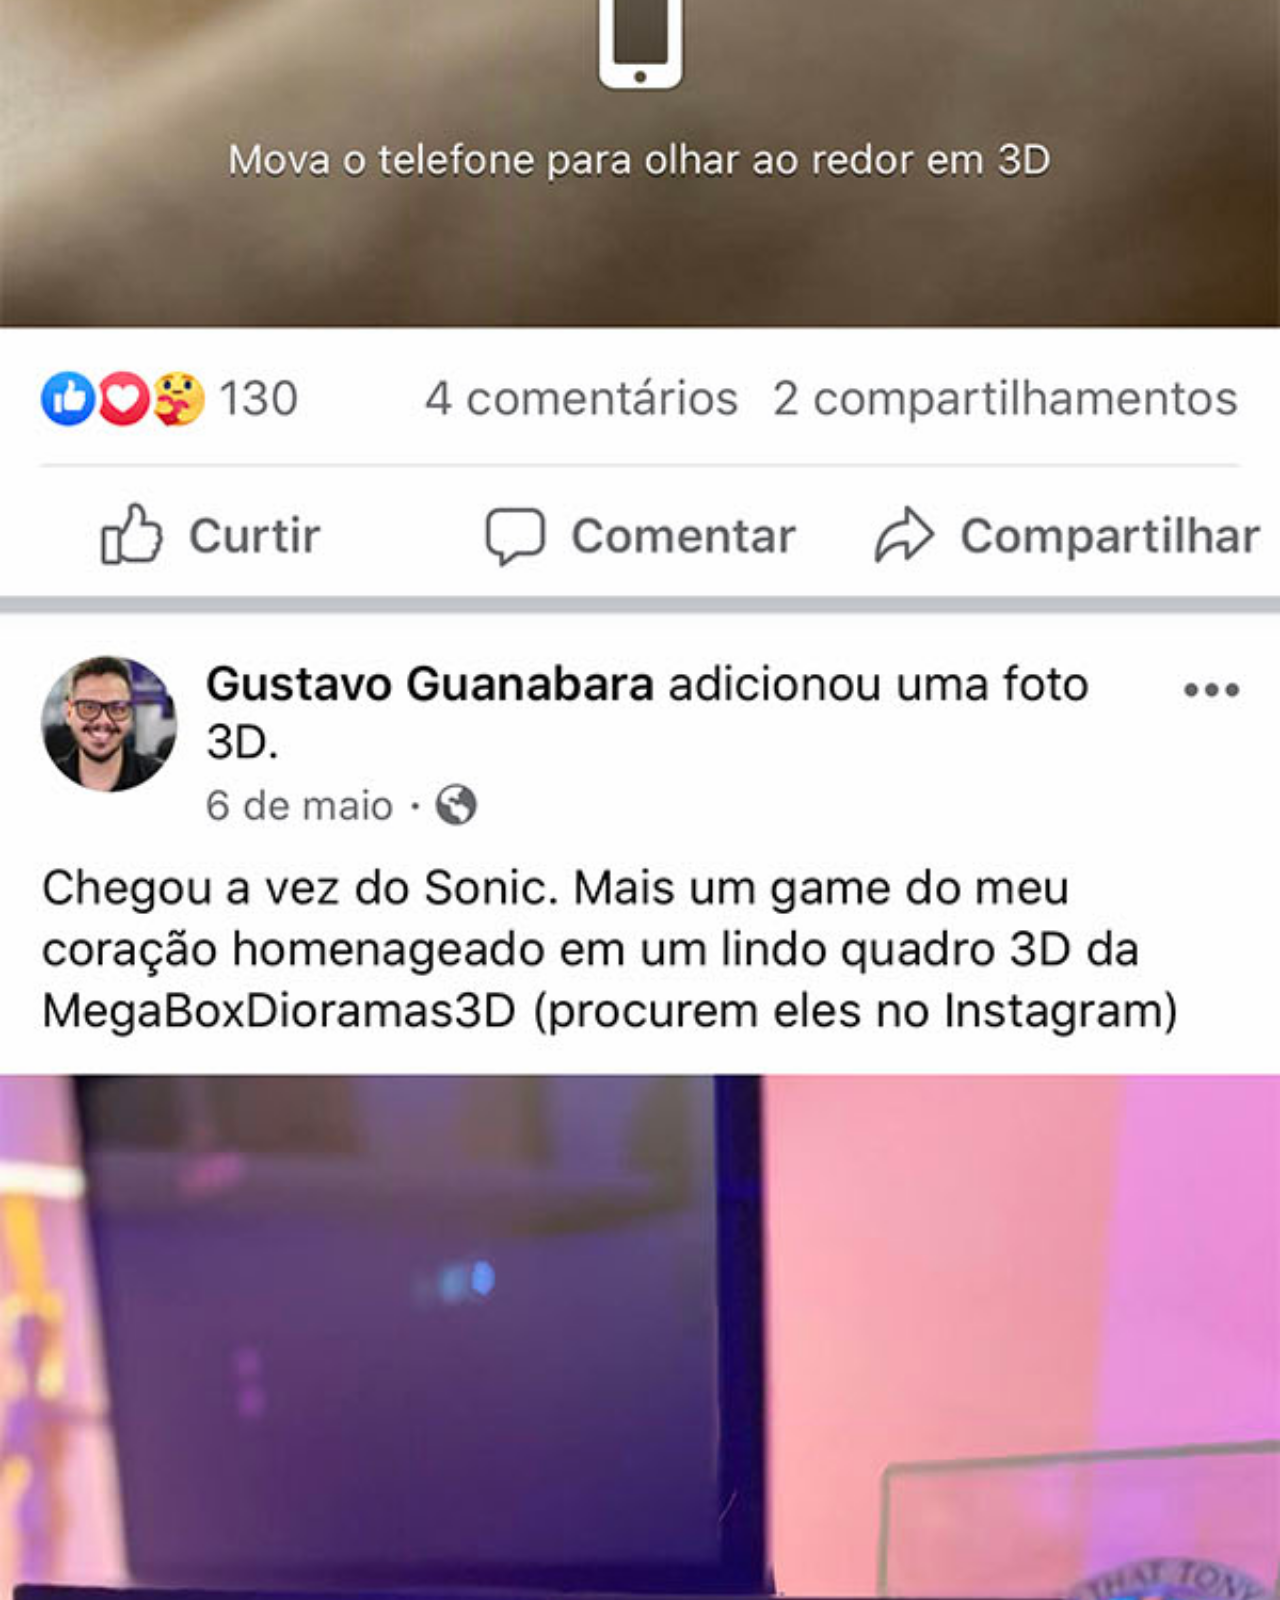
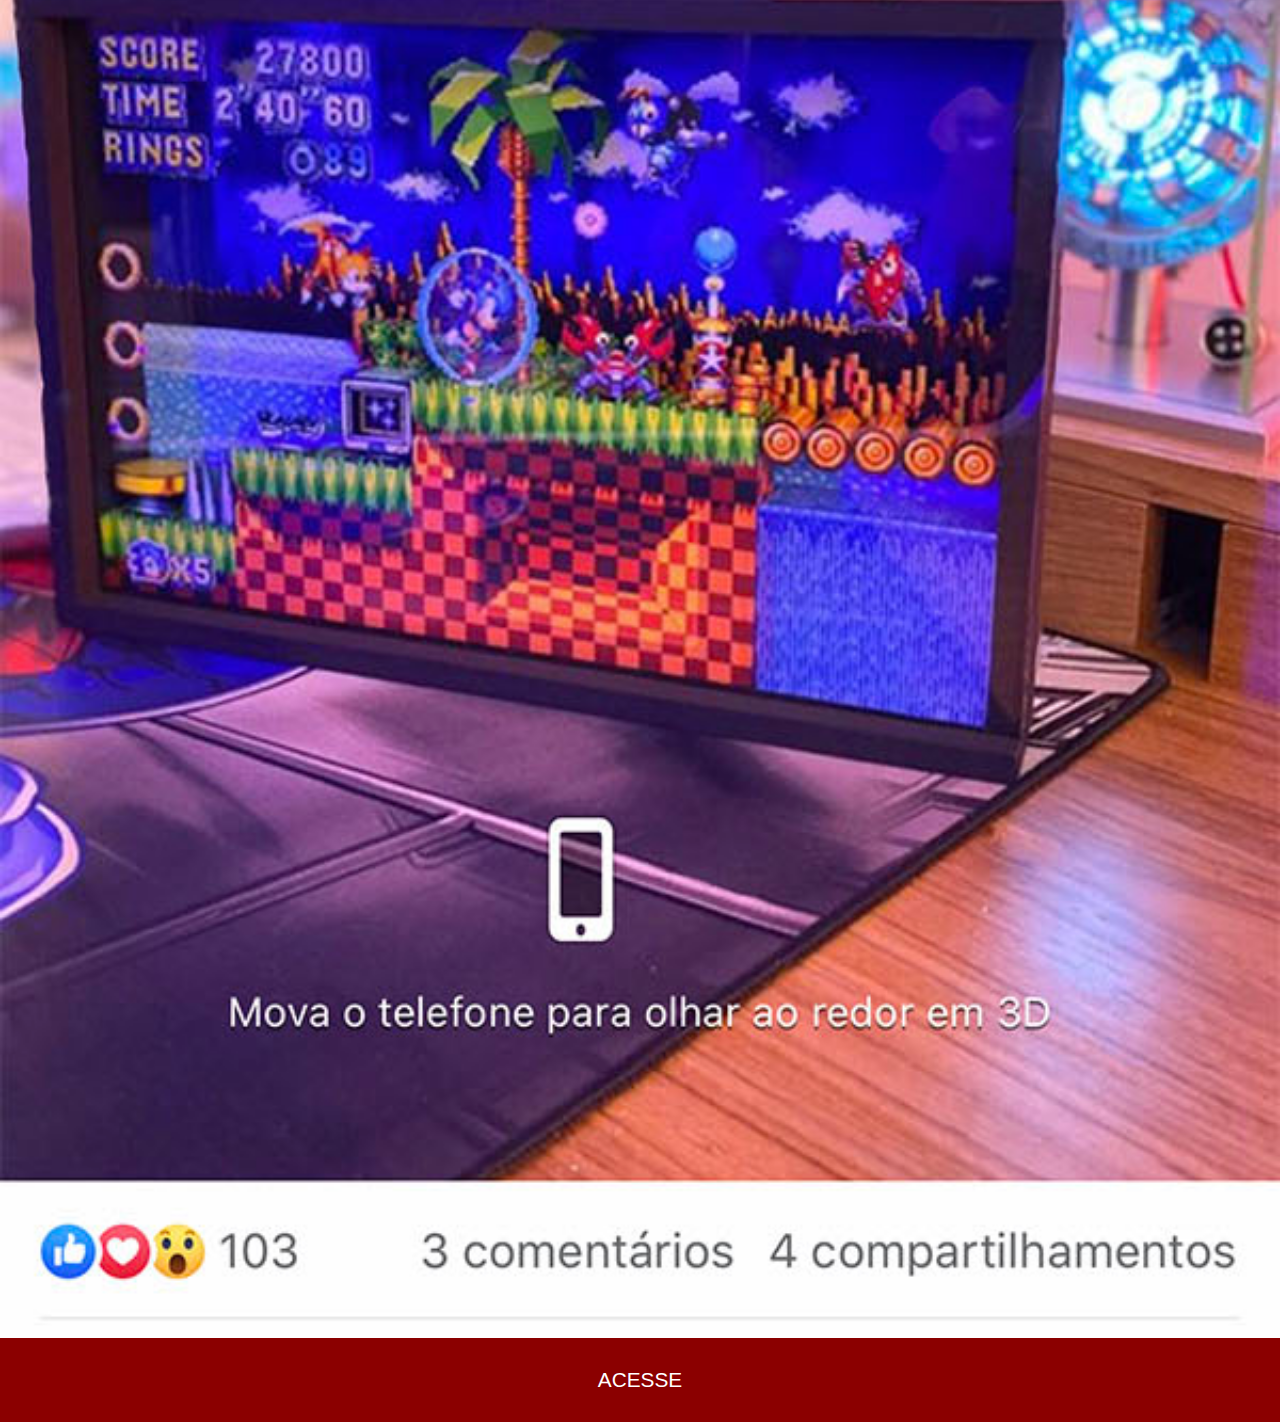
==== commit 2be2d861: "Finalização do projeto" ====
--- a/paginas/facebook.html
+++ b/paginas/facebook.html
@@ -5,48 +5,10 @@
     <meta http-equiv="X-UA-Compatible" content="IE=edge">
     <meta name="viewport" content="width=device-width, initial-scale=1.0">
     <title>Tikbook</title>
-    <style>
-        *{
-            margin: 0px;
-            padding: 0px;            
-        }
-
-        body {
-            font-family: Arial, Helvetica, sans-serif;
-        }
-
-        img {
-            width: 100%;
-            height: auto;       
-        }
-
-        div.link {
-            display: flex;
-            background-color: darkred;
-            height: 90px;
-            width: 270px;                       
-            color: white;
-            font-size: 1.3em;
-            align-items: center;
-            justify-content: center;
-            margin-top: -4px;
-        }
-
-        a {
-            text-decoration: none;
-            
-        }
-
-        div.link:hover {
-            background-color: red;
-        }
-
-    </style>
+    <link rel="stylesheet" href="../estilos/social.css">
 </head>
 <body>
-    <div>
-        <img src="../imagens/tela-facebook.jpg" alt="">
-    </div>
-    <a href="https://www.tiktok.com/@cursoemvideo" target="_blank"><div class="link">ACESSE</div></a>    
+    <img src="../imagens/tela-facebook.jpg" alt="TikBook">
+    <a href="https://www.tiktok.com/@cursoemvideo" target="_blank">ACESSE</a>    
 </body>
 </html>--- a/estilos/social.css
+++ b/estilos/social.css
@@ -0,0 +1,31 @@
+@charset "UTF-8";
+
+*{
+    margin: 0px;
+    padding: 0px;  
+    font-family: Arial, Helvetica, sans-serif;          
+}
+
+::-webkit-scrollbar {
+    width: 0px;
+    height: 0px;
+}
+
+img {
+    width: 100vw;    
+} 
+
+a {
+    display: block;
+    background-color: darkred;
+    color: white;
+    padding: 30px;
+    font-size: 1.3em;
+    text-align: center;
+    text-decoration: none; 
+    margin-top: -4px;           
+}
+
+a:hover {
+    background-color: red;
+}